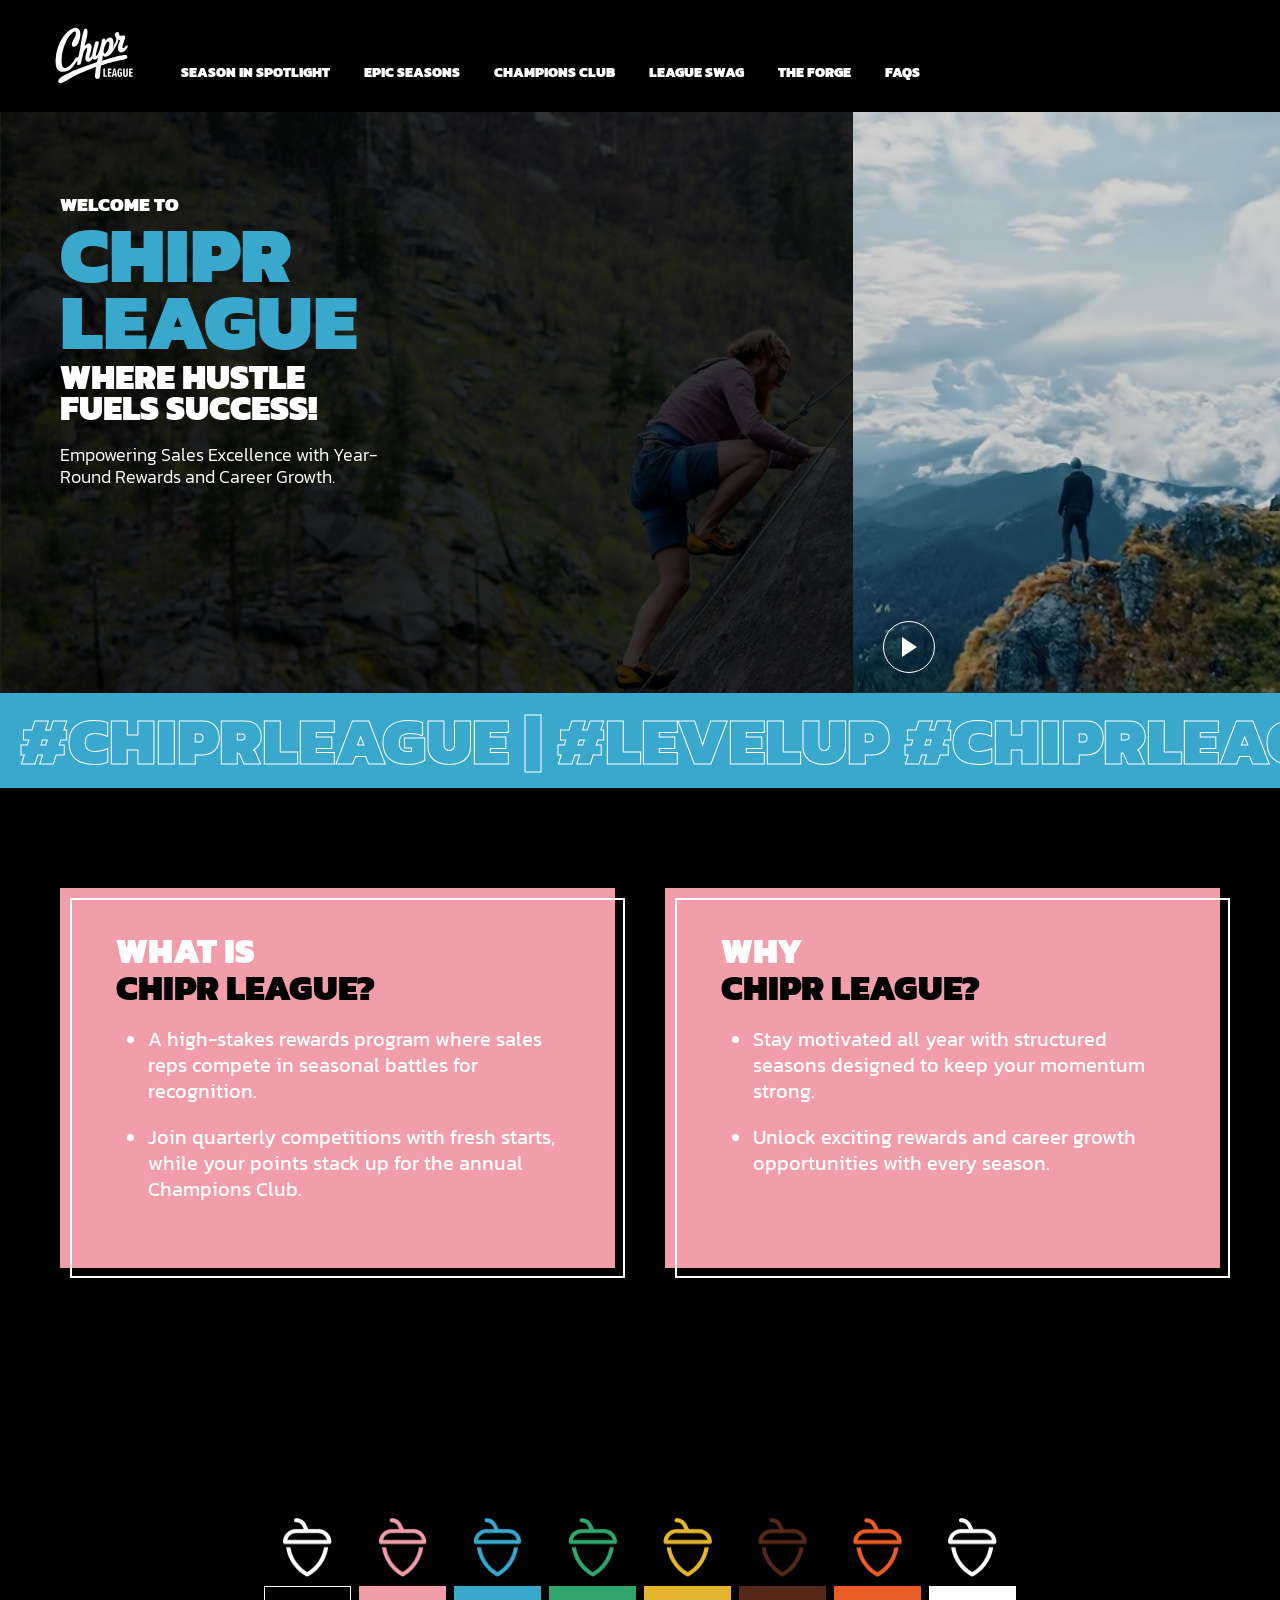
==== index.html @ 60f9fe10 "page response issue fix" ====
<!DOCTYPE html>
<html lang="en">
<head>
    <meta charset="UTF-8">
    <meta name="viewport" content="width=device-width, initial-scale=1.0">
    <title>Chipr</title>
    <link href="./libs/bootstrap-5.3.3-dist/css/bootstrap.min.css" rel="stylesheet" integrity="sha384-QWTKZyjpPEjISv5WaRU9OFeRpok6YctnYmDr5pNlyT2bRjXh0JMhjY6hW+ALEwIH" crossorigin="anonymous">
    <link rel="stylesheet" href="./libs/aos-master/dist/aos.css">
    <link rel="stylesheet" href="./css/common.css">
    <link rel="stylesheet" href="./css/home.css">
</head>
<body>
    <!-- Header -->
    <header id="header">
        <nav class="navbar fixed-top navbar-expand-lg bg-body-tertiary navbar-dark bg-dark">
            <div class="container-fluid align-items-end px-lg-5 px-4 bg-black">
                <a class="navbar-brand" href="./"></a>
                <button class="navbar-toggler" type="button" data-bs-toggle="collapse"  data-bs-target="#navbarSupportedContent" aria-controls="navbarSupportedContent" aria-expanded="false" aria-label="Toggle navigation">
                    <span class="navbar-toggler-icon"></span>
                </button>
                <div class="collapse navbar-collapse" id="navbarSupportedContent">
                    <ul class="navbar-nav me-auto mb-2 mb-lg-0">
                        <li class="nav-item">
                            <a class="nav-link text-uppercase season" aria-current="page" href="./season-in-spotlight.html">Season in spotlight</a>
                        </li>
                        <li class="nav-item">
                            <a class="nav-link text-uppercase epic" href="./epic-seasons.html">epic seasons</a>
                        </li>
                        <li class="nav-item">
                            <a class="nav-link text-uppercase champions" href="./champions-club.html">champions club</a>
                        </li>
                        <li class="nav-item">
                            <a class="nav-link text-uppercase league" href="./league-swag.html">league swag</a>
                        </li>
                        <li class="nav-item">
                            <a class="nav-link text-uppercase forge" href="./the-forge.html">the forge</a>
                        </li>
                        <li class="nav-item">
                            <a class="nav-link text-uppercase faqs" href="./faqs.html">faqs</a>
                        </li>
                    </ul>
                </div>
            </div>
        </nav>
    </header>
    <!-- Body -->
    <!-- section hero -->
    <section class="top-slider">        
        <div class="container-fluid p-0 slider-images">
            <div class="col-lg-8 col-12 slider-image-1">
                <div class="overlay">
                    <div class="slider-text mx-common">
                        <h5 class="text-uppercase">Welcome to</h5>
                        <h1 class="text-uppercase">Chipr<br>League</h1>
                        <h4 class="text-uppercase">where hustle fuels success!</h4>
                        <p>Empowering Sales Excellence with Year-Round Rewards and Career Growth.</p>
                    </div>
                    <div class="mx-common d-lg-none">
                        <div class="col-4 slider-image-2" data-bs-toggle="modal" data-bs-target="#video">
                            <img alt="clif hang" class="slider-img-2" src="./images/home/clifhang-mobile.jpg" />
                            <div class="play-video"></div>
                        </div>
                    </div>
                </div>
            </div>
            <div class="col-4 slider-image-2 d-none d-lg-block" data-bs-toggle="modal" data-bs-target="#video">
                <img alt="clif hang" class="slider-img-2" src="./images/home/clifhang.jpg" />
                <div class="play-video" ></div>
            </div>
        </div>
    </section>
    <!-- Modal -->
    <div class="modal fade" id="video" tabindex="-1" aria-labelledby="videoLabel" aria-hidden="true">
        <div class="modal-dialog modal-dialog-centered modal-lg video-popup">
            <div class="modal-content">
                <div class="modal-header position-relative">
                    <button type="button" class="btn-close-custom" data-bs-dismiss="modal" aria-label="Close"></button>
                </div>
                <div class="modal-body">
                    <iframe src="https://www.youtube.com/embed/M_IpUgvJKqg?si=QC_7dzEPOtKATswb"  frameborder="0" allow="accelerometer; autoplay; clipboard-write; encrypted-media; gyroscope; picture-in-picture; web-share" referrerpolicy="strict-origin-when-cross-origin" allowfullscreen></iframe>
                </div>
            </div>
        </div>
    </div>
    <!-- Marquee -->
    <div class="marquee-container">
        <div class="marquee-content" height="100px">
            <span>#chiprleague</span><span> | </span><span>#levelup</span>
            <span>#chiprleague</span><span> | </span><span>#levelup</span>
            <span>#chiprleague</span><span> | </span><span>#levelup</span>
            <span>#chiprleague</span><span> | </span><span>#levelup</span>
            <span>#chiprleague</span><span> | </span><span>#levelup</span>
            <span>#chiprleague</span><span> | </span><span>#levelup</span>
        </div>
    </div>
    <!-- about -->
    <div class="container-fluid about-chipr">
        <div class="justify-content-center">
            <div class="mx-common">
                <div class="row">
                    <div class="col-lg-6 col-12 what-chipr">
                        <div class="about-chipr-content">
                            <h5><span class="color-white">What is</span><br><span class="color-gray">Chipr League?</span></h5>
                            <ul>
                                <li>A high-stakes rewards program where sales reps compete in seasonal battles for recognition.</li>
                                <li>Join quarterly competitions with fresh starts, while your points stack up for the annual Champions Club.</li>
                            </ul>
                            <div class="border-white"></div>
                        </div>
                    </div>
                    <div class="col-lg-6 col-12 why-chipr">
                        <div class="about-chipr-content">
                            <h5><span class="color-white">Why</span><br><span class="color-gray">Chipr League?</spam></h5>
                            <ul>
                                <li>Stay motivated all year with structured seasons designed to keep your momentum strong.</li>
                                <li>Unlock exciting rewards and career growth opportunities with every season.</li>
                            </ul>
                            <div class="border-white"></div>
                        </div>
                    </div>
                </div>
            </div>
        </div>
    </div> 

    <!-- Footer -->
    <footer id="footer">
        <div class="d-flex justify-content-center text-center gap-2">
            <div class="nut nut-white">
                <img src="./images/footer/nut-white.png" />
                <span class="nut-border"></span>
            </div>
            <div class="nut nut-cream">
                <img src="./images/footer/nut-cream.png" />
                <span class="nut-border"></span>
            </div>
            <div class="nut nut-blue">
                <img src="./images/footer/nut-blue.png" />
                <span class="nut-border"></span>
            </div>
            <div class="nut nut-green">
                <img src="./images/footer/nut-green.png" />
                <span class="nut-border"></span>
            </div>
            <div class="nut nut-yellow">
                <img src="./images/footer/nut-yellow.png" />
                <span class="nut-border"></span>
            </div>
            <div class="nut nut-brown">
                <img src="./images/footer/nut-brown.png" />
                <span class="nut-border"></span>
            </div>
            <div class="nut nut-orange">
                <img src="./images/footer/nut-orange.png" />
                <span class="nut-border"></span>
            </div>
            <div class="nut nut-white-2">
                <img src="./images/footer/nut-white.png" />
                <span class="nut-border"></span>
            </div>
        </div>
    </footer>
    <script src="./libs/jquery/jquery-3.7.1.min.js"></script>
    <script src="./libs/bootstrap-5.3.3-dist/js/bootstrap.bundle.min.js" integrity="sha384-YvpcrYf0tY3lHB60NNkmXc5s9fDVZLESaAA55NDzOxhy9GkcIdslK1eN7N6jIeHz" crossorigin="anonymous"></script>
    <script src="./libs/aos-master/dist/aos.js"></script>
    <script src="./js/common.js" ></script>
</body>
</html>
---- css/common.css ----
@font-face {
    font-family: 'Black';
    src: url('../fonts/Kanit/Kanit-Black.ttf');
}
@font-face {
    font-family: 'BlackItalic';
    src: url('../fonts/Kanit/Kanit-BlackItalic.ttf');
}
@font-face {
    font-family: 'Bold';
    src: url('../fonts/Kanit/Kanit-Bold.ttf');
}
@font-face {
    font-family: 'BoldItalic';
    src: url('../fonts/Kanit/Kanit-BoldItalic.ttf');
}
@font-face {
    font-family: 'ExtraBold';
    src: url('../fonts/Kanit/Kanit-ExtraBold.ttf');
}
@font-face {
    font-family: 'ExtraBoldItalic';
    src: url('../fonts/Kanit/Kanit-ExtraBoldItalic.ttf');
}
@font-face {
    font-family: 'ExtraLight';
    src: url('../fonts/Kanit/Kanit-ExtraLight.ttf');
}
@font-face {
    font-family: 'ExtraLightItalic';
    src: url('../fonts/Kanit/Kanit-LightItalic.ttf');
}
@font-face {
    font-family: 'Italic';
    src: url('../fonts/Kanit/Kanit-Italic.ttf');
}
@font-face {
    font-family: 'Light';
    src: url('../fonts/Kanit/Kanit-Light.ttf');
}
@font-face {
    font-family: 'LightItalic';
    src: url('../fonts/Kanit/Kanit-LightItalic.ttf');
}
@font-face {
    font-family: 'Medium';
    src: url('../fonts/Kanit/Kanit-Medium.ttf');
}
@font-face {
    font-family: 'MediumItalic';
    src: url('../fonts/Kanit/Kanit-MediumItalic.ttf');
}
@font-face {
    font-family: 'Regular';
    src: url('../fonts/Kanit/Kanit-Regular.ttf');
}
@font-face {
    font-family: 'SemiBold';
    src: url('../fonts/Kanit/Kanit-SemiBold.ttf');
}
@font-face {
    font-family: 'SemiBoldItalic';
    src: url('../fonts/Kanit/Kanit-SemiBoldItalic.ttf');
}
@font-face {
    font-family: 'Thin';
    src: url('../fonts/Kanit/Kanit-Thin.ttf');
}
@font-face {
    font-family: 'ThinItalic';
    src: url('../fonts/Kanit/Kanit-ThinItalic.ttf');
}
body {
    font-family: "Regular";
    font-size: 2vw; /* 2% of the viewport width */
    background: #000;
}
#header nav {
    height: 112px;
    transition: all 300ms ease-in-out;
}
#header nav, #footer{
    background-color: #000 !important;
}
#header .nav-item .nav-link {
    font-family: "Black";
    font-size: 17px;
    line-height: 135%;
    transition: all 300ms ease-in-out;
}
#navbarSupportedContent .navbar-nav {
    gap: 35px;
    transition: all 300ms ease-in-out;
}
.navbar-brand {
    width: 90px;
    margin-right: 35px;
    background: url(../images/header/logo.svg) no-repeat;
    background-size: 100%;
    height: 69px;
    transition: all 300ms ease-in-out;
}
.navbar-brand:hover {
    background: url("../images/header/logo-hover.svg") no-repeat;
    background-size: 100%;
    transition: all 300ms ease-in-out;
}
.navbar > .container-fluid {
    transition: all 300ms ease-in-out;
}
#footer > div {
    padding-top: 150px;
    height: 250px;
    background: #000;
}
#footer {
    height: 100px;
}
.nav-link {
    color: #fff;
}
header#header {
    margin-bottom: 110px;
}
.navbar-nav .nav-link.active,
.navbar-nav .nav-link:hover {
    color: #3AA7CB;
}
.nut .nut-border {
    width: 87px;
    height: 25px;
    display: flex;
    margin-top: 8px;
}
.nut-white .nut-border {
    border: 1px solid #fff;
}
.nut-cream .nut-border {
    border: 1px solid #F29DAA;
    background-color: #F29DAA;
}
.nut-blue .nut-border {
    border: 1px solid #3AA8CC;
    background-color: #3AA8CC;
}
.nut-green .nut-border {
    border: 1px solid #30A56E;
    background-color: #30A56E;
}
.nut-yellow .nut-border {
    border: 1px solid #E5B52E;
    background-color: #E5B52E;
}
.nut-brown .nut-border {
    border: 1px solid #55281A;
    background-color: #55281A;
}
.nut-orange .nut-border {
    border: 1px solid #EC5D25;
    background-color: #EC5D25;
}
.nut-white-2 .nut-border {
    border: 1px solid #fff;
    background-color: #fff;
}
.nut {
    position: relative;
}
.nut img {
    position: absolute;
    height: 59px;
    position: absolute;
    height: 59px;
    margin: 0 auto;
    text-align: center;
    left: 0;
    right: 0;
}
.nut .nut-border {
    width: 87px;
    height: 25px;
    display: block;
    margin-top: 8px;
    top: 60px;
    position: relative;
}

.marquee-container {
    width: 100%;
    overflow: hidden;
    white-space: nowrap;
    display: flex;
    position: relative;
    background-color: #3AA8CC;
    font-family: "Black";
    font-size: 66px;
    line-height: 84.5%;
    text-transform: uppercase;
    text-shadow: 1px solid #fff;
    -webkit-text-stroke: 1px #fff;
    -webkit-text-fill-color: transparent;
    height: 95px;
    padding: 20px;
    display: block;
}

.marquee-content {
    display: flex;
    gap: 15px; /* Adjust spacing */
    min-width: 100%;
    animation: marquee 8s linear infinite;
}
  
@keyframes marquee {
    from { transform: translateX(0); }
    to { transform: translateX(-100%); } /* Moves only half so the second copy continues smoothly */
}
.overlay {
    background: rgba(0, 0, 0, 0.2);
    width: 100%;
    height: 100%;
    left: 0;
    top: 0;
    position: absolute;
}

.mx-common {
    margin: 0 180px;
}
.px-common {
    padding: 0 180px;
}
.ps-common {
    padding-left: 180px;
}
.pe-common {
    padding-right: 180px;
}
/* Modal */
.modal-dialog .modal-content {
    background: #000;
}
.modal-dialog .modal-header {
    border: 0;
}
.modal-dialog .btn-close-custom {
    height: 20px;
    width: 20px;
    display: flex;
    flex-direction: column;
    justify-content: center;
    position: absolute;
    top: 8px;
    right: 15px;
    background: none;
    border: none;
    padding: 0;
}
.modal-dialog .btn-close-custom::before,
.modal-dialog .btn-close-custom::after {
    position: absolute;
    content: '';
    width: 100%;
    height: 1px;
    background-color: #fff;
}
.modal-dialog .btn-close-custom::before {
    transform: rotate(45deg);
}
.modal-dialog .btn-close-custom::after {
    transform: rotate(-45deg);
}
.modal-dialog .modal-body iframe {
    width: 100%;
    height: 450px;
}

/* applies to small devices (landscape phones, less than 768px) */
/* applies to medium devices (tablets, less than 992px) */
@media (max-width: 991.98px) {
    #navbarSupportedContent .navbar-nav {
        gap: 10px;
    }
    .navbar-collapse {
        margin: 10px 5px 25px;
    }
    #header .nav-item .nav-link {
        font-family: "Regular";
        font-size: 16px;
    }
    #header .nav-item .nav-link.active {
        font-family: "Medium";
        font-size: 18px;
    }
    .mx-common {
        margin: 0 50px;
    }
    .px-common {
        padding: 0 50px;
    }
    .ps-common {
        padding-left: 50px;
    }
    .pe-common {
        padding-right: 50px;
    }
    .navbar-brand {
        width: 48px;
        height: 37px;
    }
    #header nav {
        height: 80px;
    }
    header#header {
        margin-bottom: 80px;
    }
    .top-slider .slider-images .overlay {
        padding: 25px 0;
    }
    .marquee-container {
        font-size: 46px;
        height: 63px;
        padding: 11px;
    }
    .marquee-content {
        animation: marquee 2s linear infinite;
    }
    #footer > div {
        height: 105px;
        padding-top: 50px;
    }
    .nut .nut-border {
        width: 39px;
        height: 11px;
        top: 30px;
    }
    .nut img {
        height: 27px;
    }
    .modal-dialog .modal-body iframe {
        width: 100%;
        height: 315px;
    }
}

/* Apply styles starting from medium devices and up to extra large devices */
@media (min-width: 992px) and (max-width: 1399.98px) {
    .mx-common {
        margin: 0 60px;
    }
    .px-common {
        padding: 0 60px;
    }
    .ps-common {
        padding-left: 60px;
    }
    .pe-common {
        padding-right: 60px;
    }
    /* Default navbar styling */
    #header nav.shrink {
        height: 72px;
    }
    .navbar {
        transition: all 0.2s ease-in-out;
    }
    .navbar.shrink .navbar-brand {
        scale: 0.9;
    }
    .navbar #navbarSupportedContent .navbar-nav {
        gap: 18px;
    }
    .navbar.shrink #navbarSupportedContent .navbar-nav {
        gap: 16px;
    }
    #header .nav-item .nav-link {
        font-size: 14px;
    }
}

@media (min-width: 1400px) {
    /* Default navbar styling */
    #header nav.shrink {
        height: 72px;
    }
    .navbar {
        transition: all 0.2s ease-in-out;
    }
    .navbar.shrink .navbar-brand {
        scale: 0.9;
    }
    .navbar.shrink #navbarSupportedContent .navbar-nav {
        gap: 25px;
    }
    #header nav.shrink a.nav-link {
        font-size: 16px;
        padding: 10px;
    }
}
---- css/home.css ----
.top-slider {
    position: relative;
}
.top-slider .slider-text {
    position: absolute;
    color: #fff;
    width: 36%;
    top: 8%;
}
.top-slider .slider-text:hover h1 {
    color: #F29DAA;
}
.top-slider .slider-images {
    display: flex;
    width: 100%;
    background: rgba(0, 0, 0, 1);
    min-height: 300px;
}
.top-slider .slider-images .overlay {
    background: rgba(0, 0, 0, 0.8);
    width: 100%;
    height: 100%;
    left: 0;
    top: 0;
    position: relative;
}
.slider-images .slider-image-1 {
    background: url(../images/home/slider1.jpg);
    background-size: cover;
}
.top-slider .slider-images img {
    width: 100%;
    height: 100%;
}
.slider-images .slider-image-2 .play-video {
    border: 1px solid #fff;
    border-radius: 50%;
    width: 52px;
    height: 52px;
    position: absolute;
    bottom: 20px;
    left: 30px;
    display: flex;
    align-items: center;
    justify-content: center;
    transition: all 300ms ease-in-out;
    cursor: pointer;
}
.slider-images .slider-image-2 {
    position: relative;
    overflow: hidden;
}
.slider-images .slider-image-2 .play-video:before {
    border-top: 10px solid transparent;
    border-bottom: 10px solid transparent;
    border-left: 15px solid #fff;
    content: '';
}
.slider-images .slider-image-2 img {
    scale: 1;
    transition: scale 300ms ease-in-out;
    cursor: pointer;
}
.slider-images .slider-image-2:hover img {
    scale: 1.1;
}
.slider-images .slider-image-2:hover .play-video {
    width: 70px;
    height: 70px;
}
.about-chipr {
    padding: 100px 0;
    background-color: #000;
}
.about-chipr .what-chipr {
    padding-right: 25px;
}
.about-chipr .why-chipr {
    padding-left: 25px;
}
.about-chipr .about-chipr-content {
    height: 411px;
    background-color: #F29DAA;
    position: relative;
    color: #fff;
    padding: 8% 11%;
}
.about-chipr .about-chipr-content h5 {
    font-family: "Black";
    font-size: 50px;
    text-transform: uppercase;
    line-height: 106.5%;
}
.about-chipr .about-chipr-content ul li {
    font-size: 22px;
    line-height: 130.5%;
    margin: 20px 0 0 0;
}
.about-chipr .about-chipr-content .color-gray {
    color: #000;
}
/* about-chipr-content hover */
.about-chipr .about-chipr-content:hover {
    background-color: #fff;
    color: #000;
}
.about-chipr .about-chipr-content:hover .color-white {
    color: #3AA8CC;
}
.about-chipr .about-chipr-content:hover .border-white {
    border: 2px solid #3AA8CC !important;
}
/* about-chipr-content hover ends */
.top-slider h5,
.top-slider h1,
.top-slider h4  {
    font-family: "Black";
    font-size: 40px;
    line-height: 84%;
}
.top-slider h1 {
    font-size: 170px;
    color: #3AA8CC;
}
.top-slider h4 {
    font-size: 70px;
    line-height: 91.5%;
    width: 600px;
}
.top-slider p {
    font-family: "Light";
    font-size: 33px;
    line-height: 37px;
    margin-top: 35px;
    width: 600px;
}
.border-white {
    position: absolute;
    left: 10px;
    top: 10px;
    border: 2px solid #fff;
    width: 100%;
    height: 100%;
}

/* applies to small devices (landscape phones, less than 768px) */
/* applies to medium devices (tablets, less than 992px) */
@media (max-width: 991.98px) {
    .top-slider h5,
    .top-slider h1,
    .top-slider h4  {
        font-size: 19px;
    }
    .top-slider h1 {
        font-size: 79px;
    }
    .top-slider h4 {
        font-size: 34px;
        width: 100%;
    }
    .top-slider p {
        font-size: 14px;
        margin-top: 20px;
        line-height: 22px;
        width: auto;
    }
    .top-slider .slider-text {
        position: static;
        max-width: 100%;
        width: auto;
    }
    /* slider */
    .slider-images .slider-image-1 {
        background-position: center;
    }
    .slider-image-1 .slider-image-2 {
        margin: 0 auto;
        width: 275px;
    }
    /* about */
    .about-chipr {
        padding: 50px 0;
    }
    .about-chipr .about-chipr-content h5 {
        font-size: 18px;
    }
    .about-chipr .about-chipr-content ul li {
        font-size: 14px;
    }
    .about-chipr .what-chipr {
        padding-right: 12px;
    }
    .about-chipr .why-chipr {
        padding-left: 12px;
        margin-top: 27px;
    }
    .about-chipr .about-chipr-content {
        height: auto;
    }
    .border-white {
        left: 5px;
        top: 5px;
        border: 1px solid #fff;
    }
}

 /* Apply styles starting from medium devices and up to extra large devices */
@media (min-width: 992px) and (max-width: 1399.98px) { 
    .top-slider .slider-text {
        top: 15%;
    }
    .top-slider h5,
    .top-slider h1,
    .top-slider h4  {
        font-size: 19px;
    }
    .top-slider h1 {
        font-size: 79px;
    }
    .top-slider h4 {
        font-size: 34px;
        width: 350px;
    }
    .top-slider p {
        font-size: 18px;
        margin-top: 20px;
        line-height: 22px;
        width: 350px;
    }
    /* About */
    .about-chipr .about-chipr-content h5 {
        font-size: 35px;
    }
    .about-chipr .about-chipr-content ul li {
        font-size: 20px;
    }
    .about-chipr .about-chipr-content {
        padding: 8% 10%;
        height: 380px;
    }

}
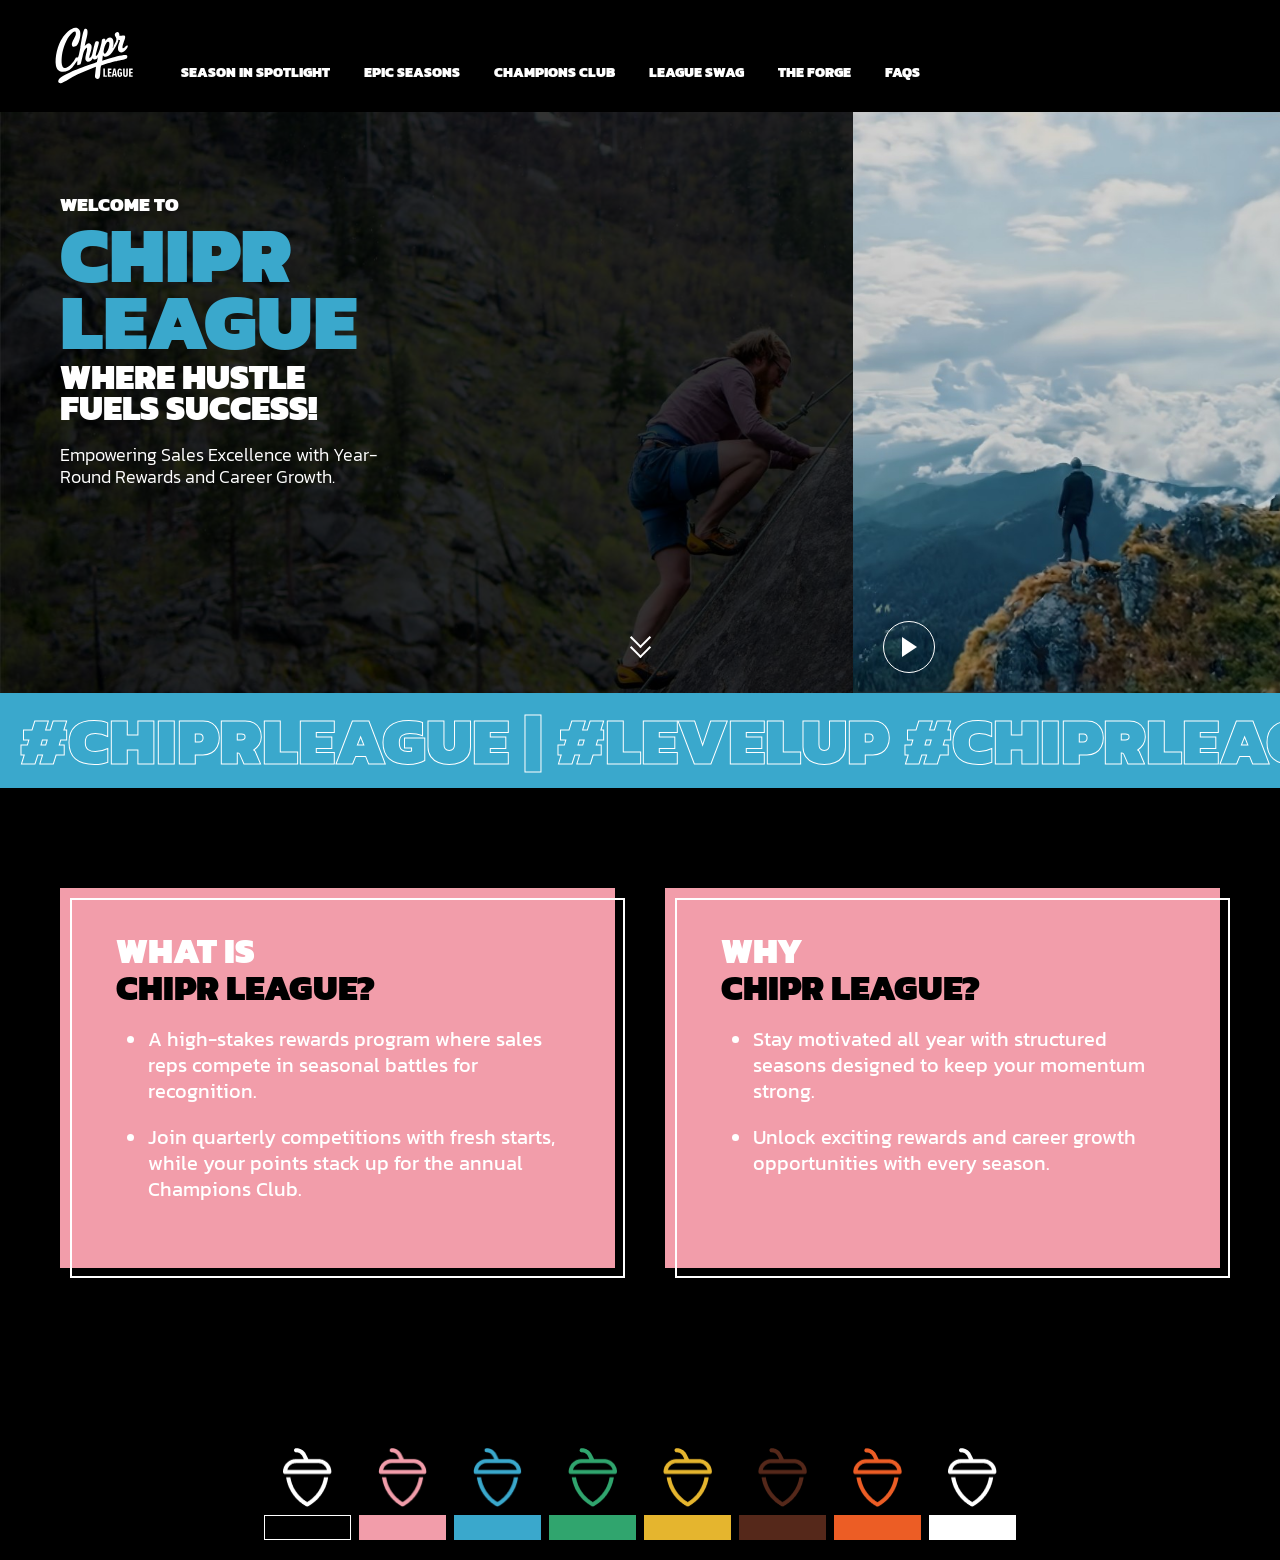
==== commit 0b87a974: "all changes done" ====
--- a/index.html
+++ b/index.html
@@ -67,6 +67,11 @@
                 <img alt="clif hang" class="slider-img-2" src="./images/home/clifhang.jpg" />
                 <div class="play-video" ></div>
             </div>
+            <div class="scroll-down-container d-none d-lg-flex">
+                <div class="scroll-down-arrow"></div>
+                <div class="scroll-down-arrow"></div>
+                <div class="scroll-down-arrow"></div>
+            </div>
         </div>
     </section>
     <!-- Modal -->
@@ -77,7 +82,7 @@
                     <button type="button" class="btn-close-custom" data-bs-dismiss="modal" aria-label="Close"></button>
                 </div>
                 <div class="modal-body">
-                    <iframe src="https://www.youtube.com/embed/M_IpUgvJKqg?si=QC_7dzEPOtKATswb"  frameborder="0" allow="accelerometer; autoplay; clipboard-write; encrypted-media; gyroscope; picture-in-picture; web-share" referrerpolicy="strict-origin-when-cross-origin" allowfullscreen></iframe>
+                    <iframe src="https://www.youtube.com/embed/4WaLFZ7bu5I?si=PX_C7dRmLjnuqupK" autoplay frameborder="0" allow="accelerometer; autoplay; clipboard-write; encrypted-media; gyroscope; picture-in-picture; web-share" referrerpolicy="strict-origin-when-cross-origin" allowfullscreen></iframe>
                 </div>
             </div>
         </div>
@@ -94,7 +99,7 @@
         </div>
     </div>
     <!-- about -->
-    <div class="container-fluid about-chipr">
+    <div class="container-fluid about-chipr pxe-common">
         <div class="justify-content-center">
             <div class="mx-common">
                 <div class="row">
@@ -126,35 +131,35 @@
     <!-- Footer -->
     <footer id="footer">
         <div class="d-flex justify-content-center text-center gap-2">
-            <div class="nut nut-white">
+            <div class="nut nut1 nut-white">
                 <img src="./images/footer/nut-white.png" />
                 <span class="nut-border"></span>
             </div>
-            <div class="nut nut-cream">
+            <div class="nut nut2 nut-cream">
                 <img src="./images/footer/nut-cream.png" />
                 <span class="nut-border"></span>
             </div>
-            <div class="nut nut-blue">
+            <div class="nut nut3 nut-blue">
                 <img src="./images/footer/nut-blue.png" />
                 <span class="nut-border"></span>
             </div>
-            <div class="nut nut-green">
+            <div class="nut nut4 nut-green">
                 <img src="./images/footer/nut-green.png" />
                 <span class="nut-border"></span>
             </div>
-            <div class="nut nut-yellow">
+            <div class="nut nut5 nut-yellow">
                 <img src="./images/footer/nut-yellow.png" />
                 <span class="nut-border"></span>
             </div>
-            <div class="nut nut-brown">
+            <div class="nut nut6 nut-brown">
                 <img src="./images/footer/nut-brown.png" />
                 <span class="nut-border"></span>
             </div>
-            <div class="nut nut-orange">
+            <div class="nut nut7 nut-orange">
                 <img src="./images/footer/nut-orange.png" />
                 <span class="nut-border"></span>
             </div>
-            <div class="nut nut-white-2">
+            <div class="nut nut8 nut-white-2">
                 <img src="./images/footer/nut-white.png" />
                 <span class="nut-border"></span>
             </div>
--- a/css/common.css
+++ b/css/common.css
@@ -108,13 +108,54 @@
 .navbar > .container-fluid {
     transition: all 300ms ease-in-out;
 }
+.scroll-down-container {
+    position: absolute;
+    left: 0;
+    right: 0;
+    margin: 0 auto;
+    width: 50px;
+    height: 50px;
+    display: flex;
+    align-items: center;
+    justify-content: center;
+    flex-flow: column;
+    bottom: 20px;
+    cursor: pointer;
+}
+.scroll-down-arrow {
+    width: 15px;
+    height: 15px;
+    border-left: 2px solid #fff;
+    border-right: none;
+    border-top: none;
+    border-bottom: 2px solid #fff;
+    right: 0;
+    top: 0;
+    transform: rotate(-45deg);
+    margin-top: -10px;
+    transition: all 0.5s ease;
+}
+.scroll-down-arrow:nth-child(2) {
+    opacity: 0;
+}
+.scroll-down-container:hover .scroll-down-arrow {
+    margin-top: -5px;
+}
+.scroll-down-container:hover .scroll-down-arrow:first-child {
+    opacity: 0.5;
+}
+.scroll-down-container:hover .scroll-down-arrow:nth-child(2) {
+    opacity: 0.75;
+}
+.scroll-down-container:hover .scroll-down-arrow:nth-child(3) {
+    opacity: 1;
+}
 #footer > div {
-    padding-top: 150px;
-    height: 250px;
+    padding-top: 80px;
     background: #000;
 }
 #footer {
-    height: 100px;
+    padding-bottom: 20px;
 }
 .nav-link {
     color: #fff;
@@ -167,21 +208,80 @@
     position: relative;
 }
 .nut img {
-    position: absolute;
-    height: 59px;
-    position: absolute;
     height: 59px;
     margin: 0 auto;
     text-align: center;
     left: 0;
     right: 0;
 }
+#footer:hover .nut1 img {
+    animation: nut1 0.5s ease forwards;
+}
+@keyframes nut1 {
+    0% { transform: translateY(0); } /* Start */
+    30% { transform: translateY(-40px); } /* Move up */
+    60% { transform: translateY(-20px); } /* Come back */
+    100% { transform: translateY(-30px); } /* Move up again */
+}
+#footer:hover .nut2 img {
+    animation: nut2 0.5s ease forwards;
+}
+@keyframes nut2 {
+    0% { transform: translateY(0); } /* Start */
+    30% { transform: translateY(-80px); } /* Move up */
+    60% { transform: translateY(-60px); } /* Come back */
+    100% { transform: translateY(-70px); } /* Move up again */
+}
+#footer:hover .nut3 img {
+    animation: nut3 0.5s ease forwards;
+}
+@keyframes nut3 {
+    0% { transform: translateY(0); } /* Start */
+    30% { transform: translateY(-120px); } /* Move up */
+    60% { transform: translateY(-80px); } /* Come back */
+    100% { transform: translateY(-90px); } /* Move up again */
+}
+#footer:hover .nut4 img {
+    animation: nut4 0.5s ease forwards;
+}
+@keyframes nut4 {
+    0% { transform: translateY(0); } /* Start */
+    30% { transform: translateY(-70px); } /* Move up */
+    60% { transform: translateY(-50px); } /* Come back */
+    100% { transform: translateY(-60px); } /* Move up again */
+}
+#footer:hover .nut5 img {
+    animation: nut5 0.5s ease forwards;
+}
+@keyframes nut5 {
+    0% { transform: translateY(0); } /* Start */
+    30% { transform: translateY(-20px); } /* Move up */
+    60% { transform: translateY(-10px); } /* Come back */
+    100% { transform: translateY(-5px); } /* Move up again */
+}
+#footer:hover .nut6 img {
+    animation: nut6 0.5s ease forwards;
+}
+@keyframes nut6 {
+    0% { transform: translateY(0); } /* Start */
+    30% { transform: translateY(-30px); } /* Move up */
+    60% { transform: translateY(-20px); } /* Come back */
+    100% { transform: translateY(-30px); } /* Move up again */
+}
+#footer:hover .nut7 img {
+    animation: nut7 0.5s ease forwards;
+}
+@keyframes nut7 {
+    0% { transform: translateY(0); } /* Start */
+    30% { transform: translateY(-50px); } /* Move up */
+    60% { transform: translateY(-40px); } /* Come back */
+    100% { transform: translateY(-50px); } /* Move up again */
+}
 .nut .nut-border {
     width: 87px;
     height: 25px;
     display: block;
     margin-top: 8px;
-    top: 60px;
     position: relative;
 }
 
@@ -236,6 +336,10 @@
 .pe-common {
     padding-right: 180px;
 }
+.pxe-common {
+    padding-bottom: 100px !important;
+}
+
 /* Modal */
 .modal-dialog .modal-content {
     background: #000;
@@ -304,6 +408,9 @@
     .pe-common {
         padding-right: 50px;
     }
+    .pxe-common {
+        padding-bottom: 50px !important;
+    }
     .navbar-brand {
         width: 48px;
         height: 37px;
@@ -325,17 +432,60 @@
     .marquee-content {
         animation: marquee 2s linear infinite;
     }
+    #footer {
+        padding-bottom: 10px;
+    }
     #footer > div {
-        height: 105px;
-        padding-top: 50px;
+        padding-top: 30px;
     }
     .nut .nut-border {
         width: 39px;
         height: 11px;
-        top: 30px;
     }
     .nut img {
         height: 27px;
+    }
+    @keyframes nut1 {
+        0% { transform: translateY(0); } /* Start */
+        30% { transform: translateY(0); } /* Move up */
+        60% { transform: translateY(0); } /* Come back */
+        100% { transform: translateY(0); } /* Move up again */
+    }
+    @keyframes nut2 {
+        0% { transform: translateY(0); } /* Start */
+        30% { transform: translateY(0); } /* Move up */
+        60% { transform: translateY(0); } /* Come back */
+        100% { transform: translateY(0); } /* Move up again */
+    }
+    @keyframes nut3 {
+        0% { transform: translateY(0); } /* Start */
+        30% { transform: translateY(0); } /* Move up */
+        60% { transform: translateY(0); } /* Come back */
+        100% { transform: translateY(0); } /* Move up again */
+    }
+    @keyframes nut4 {
+        0% { transform: translateY(0); } /* Start */
+        30% { transform: translateY(0); } /* Move up */
+        60% { transform: translateY(0); } /* Come back */
+        100% { transform: translateY(0); } /* Move up again */
+    }
+    @keyframes nut5 {
+        0% { transform: translateY(0); } /* Start */
+        30% { transform: translateY(0); } /* Move up */
+        60% { transform: translateY(0); } /* Come back */
+        100% { transform: translateY(0); } /* Move up again */
+    }
+    @keyframes nut6 {
+        0% { transform: translateY(0); } /* Start */
+        30% { transform: translateY(0); } /* Move up */
+        60% { transform: translateY(0); } /* Come back */
+        100% { transform: translateY(0); } /* Move up again */
+    }
+    @keyframes nut7 {
+        0% { transform: translateY(0); } /* Start */
+        30% { transform: translateY(0); } /* Move up */
+        60% { transform: translateY(0); } /* Come back */
+        100% { transform: translateY(0); } /* Move up again */
     }
     .modal-dialog .modal-body iframe {
         width: 100%;
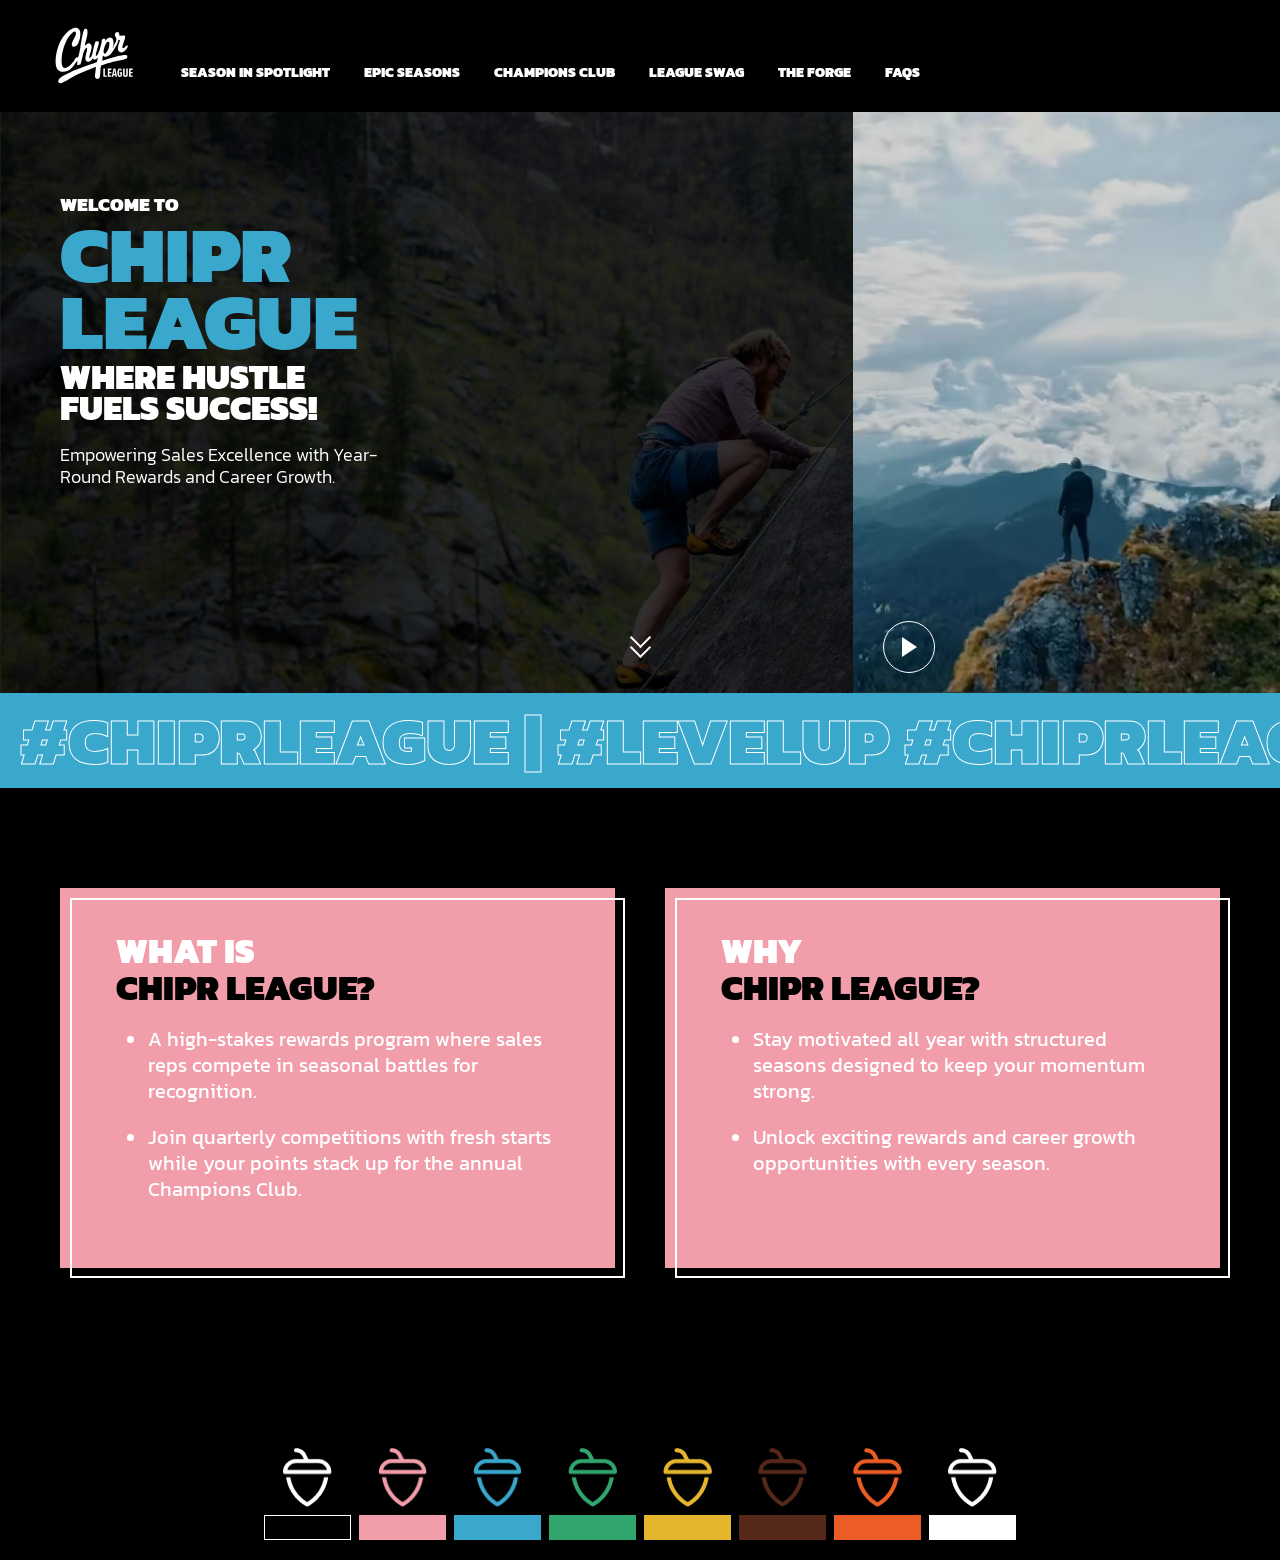
==== commit 336c9ec7: "optimzation" ====
--- a/index.html
+++ b/index.html
@@ -4,10 +4,15 @@
     <meta charset="UTF-8">
     <meta name="viewport" content="width=device-width, initial-scale=1.0">
     <title>Chipr</title>
-    <link href="./libs/bootstrap-5.3.3-dist/css/bootstrap.min.css" rel="stylesheet" integrity="sha384-QWTKZyjpPEjISv5WaRU9OFeRpok6YctnYmDr5pNlyT2bRjXh0JMhjY6hW+ALEwIH" crossorigin="anonymous">
-    <link rel="stylesheet" href="./libs/aos-master/dist/aos.css">
-    <link rel="stylesheet" href="./css/common.css">
+    <meta name="description"
+        content="We’re a direct-to-consumer organization specializing in door-to-door sales jobs. We partner with some of America’s top tech brands.">
+    <link rel="stylesheet" href="https://cdn.jsdelivr.net/npm/bootstrap@5.3.3/dist/css/bootstrap.min.css" integrity="sha384-QWTKZyjpPEjISv5WaRU9OFeRpok6YctnYmDr5pNlyT2bRjXh0JMhjY6hW+ALEwIH" crossorigin="anonymous">
+    <link rel="stylesheet" href="./css/common.min.css">
     <link rel="stylesheet" href="./css/home.css">
+    <link rel="icon" type="image/x-icon" href="./images/header/favicon.ico">
+    <link rel="preload" as="image" href="./images/home/slider1.avif" />
+    <link rel="preload" as="image" href="./images/home/clifhang-mobile.avif" />
+    <link rel="preload" as="image" href="./images/home/clifhang.avif" />
 </head>
 <body>
     <!-- Header -->
@@ -57,14 +62,14 @@
                     </div>
                     <div class="mx-common d-lg-none">
                         <div class="col-4 slider-image-2" data-bs-toggle="modal" data-bs-target="#video">
-                            <img alt="clif hang" class="slider-img-2" src="./images/home/clifhang-mobile.jpg" />
+                            <img alt="clif hang" class="slider-img-2" width="200" height="200" src="./images/home/clifhang-mobile.avif" loading="lazy" />
                             <div class="play-video"></div>
                         </div>
                     </div>
                 </div>
             </div>
             <div class="col-4 slider-image-2 d-none d-lg-block" data-bs-toggle="modal" data-bs-target="#video">
-                <img alt="clif hang" class="slider-img-2" src="./images/home/clifhang.jpg" />
+                <img alt="clif hang" class="slider-img-2" width="200" height="200" src="./images/home/clifhang.avif" loading="lazy" />
                 <div class="play-video" ></div>
             </div>
             <div class="scroll-down-container d-none d-lg-flex">
@@ -82,7 +87,7 @@
                     <button type="button" class="btn-close-custom" data-bs-dismiss="modal" aria-label="Close"></button>
                 </div>
                 <div class="modal-body">
-                    <iframe src="https://www.youtube.com/embed/4WaLFZ7bu5I?si=PX_C7dRmLjnuqupK" autoplay frameborder="0" allow="accelerometer; autoplay; clipboard-write; encrypted-media; gyroscope; picture-in-picture; web-share" referrerpolicy="strict-origin-when-cross-origin" allowfullscreen></iframe>
+                    <iframe title="Chipr League" src="https://www.youtube.com/embed/HPioowjHS5M?si=mFAN-0VH5Xt5ioiz" autoplay frameborder="0" allow="accelerometer; autoplay; clipboard-write; encrypted-media; gyroscope; picture-in-picture; web-share" referrerpolicy="strict-origin-when-cross-origin" allowfullscreen></iframe>
                 </div>
             </div>
         </div>
@@ -108,7 +113,7 @@
                             <h5><span class="color-white">What is</span><br><span class="color-gray">Chipr League?</span></h5>
                             <ul>
                                 <li>A high-stakes rewards program where sales reps compete in seasonal battles for recognition.</li>
-                                <li>Join quarterly competitions with fresh starts, while your points stack up for the annual Champions Club.</li>
+                                <li>Join quarterly competitions with fresh starts while your points stack up for the annual Champions Club.</li>
                             </ul>
                             <div class="border-white"></div>
                         </div>
@@ -132,42 +137,41 @@
     <footer id="footer">
         <div class="d-flex justify-content-center text-center gap-2">
             <div class="nut nut1 nut-white">
-                <img src="./images/footer/nut-white.png" />
+                <img width="49" height="60" loading="lazy" alt="nut" src="./images/footer/nut-white.png" />
                 <span class="nut-border"></span>
             </div>
             <div class="nut nut2 nut-cream">
-                <img src="./images/footer/nut-cream.png" />
+                <img width="49" height="60" loading="lazy" alt="nut" src="./images/footer/nut-cream.png" />
                 <span class="nut-border"></span>
             </div>
             <div class="nut nut3 nut-blue">
-                <img src="./images/footer/nut-blue.png" />
+                <img width="49" height="60" loading="lazy" alt="nut" src="./images/footer/nut-blue.png" />
                 <span class="nut-border"></span>
             </div>
             <div class="nut nut4 nut-green">
-                <img src="./images/footer/nut-green.png" />
+                <img width="49" height="60" loading="lazy" alt="nut" src="./images/footer/nut-green.png" />
                 <span class="nut-border"></span>
             </div>
             <div class="nut nut5 nut-yellow">
-                <img src="./images/footer/nut-yellow.png" />
+                <img width="49" height="60" loading="lazy" alt="nut" src="./images/footer/nut-yellow.png" />
                 <span class="nut-border"></span>
             </div>
             <div class="nut nut6 nut-brown">
-                <img src="./images/footer/nut-brown.png" />
+                <img width="49" height="60" loading="lazy" alt="nut" src="./images/footer/nut-brown.png" />
                 <span class="nut-border"></span>
             </div>
             <div class="nut nut7 nut-orange">
-                <img src="./images/footer/nut-orange.png" />
+                <img width="49" height="60" loading="lazy" alt="nut" src="./images/footer/nut-orange.png" />
                 <span class="nut-border"></span>
             </div>
             <div class="nut nut8 nut-white-2">
-                <img src="./images/footer/nut-white.png" />
+                <img width="49" height="60" loading="lazy" alt="nut" src="./images/footer/nut-white.png" />
                 <span class="nut-border"></span>
             </div>
         </div>
     </footer>
-    <script src="./libs/jquery/jquery-3.7.1.min.js"></script>
-    <script src="./libs/bootstrap-5.3.3-dist/js/bootstrap.bundle.min.js" integrity="sha384-YvpcrYf0tY3lHB60NNkmXc5s9fDVZLESaAA55NDzOxhy9GkcIdslK1eN7N6jIeHz" crossorigin="anonymous"></script>
-    <script src="./libs/aos-master/dist/aos.js"></script>
-    <script src="./js/common.js" ></script>
+    <script defer src="https://code.jquery.com/jquery-3.7.1.min.js" integrity="sha256-/JqT3SQfawRcv/BIHPThkBvs0OEvtFFmqPF/lYI/Cxo=" crossorigin="anonymous"></script>
+    <script defer src="https://cdn.jsdelivr.net/npm/bootstrap@5.3.3/dist/js/bootstrap.bundle.min.js" integrity="sha384-YvpcrYf0tY3lHB60NNkmXc5s9fDVZLESaAA55NDzOxhy9GkcIdslK1eN7N6jIeHz" crossorigin="anonymous"></script>
+    <script defer src="./js/common.js" ></script>
 </body>
 </html>
--- a/css/common.min.css
+++ b/css/common.min.css
@@ -0,0 +1 @@
+#header .nav-item .nav-link,#header nav,.navbar-brand,.navbar-brand:hover,.navbar>.container-fluid{transition:.3s ease-in-out}@font-face{font-family:Black;src:url('../fonts/Kanit/Kanit-Black.ttf');font-display:swap}@font-face{font-family:BlackItalic;src:url('../fonts/Kanit/Kanit-BlackItalic.ttf');font-display:swap}@font-face{font-family:Bold;src:url('../fonts/Kanit/Kanit-Bold.ttf');font-display:swap}@font-face{font-family:BoldItalic;src:url('../fonts/Kanit/Kanit-BoldItalic.ttf');font-display:swap}@font-face{font-family:ExtraBold;src:url('../fonts/Kanit/Kanit-ExtraBold.ttf');font-display:swap}@font-face{font-family:ExtraBoldItalic;src:url('../fonts/Kanit/Kanit-ExtraBoldItalic.ttf');font-display:swap}@font-face{font-family:ExtraLight;src:url('../fonts/Kanit/Kanit-ExtraLight.ttf');font-display:swap}@font-face{font-family:ExtraLightItalic;src:url('../fonts/Kanit/Kanit-LightItalic.ttf');font-display:swap}@font-face{font-family:Italic;src:url('../fonts/Kanit/Kanit-Italic.ttf');font-display:swap}@font-face{font-family:Light;src:url('../fonts/Kanit/Kanit-Light.ttf');font-display:swap}@font-face{font-family:LightItalic;src:url('../fonts/Kanit/Kanit-LightItalic.ttf');font-display:swap}@font-face{font-family:Medium;src:url('../fonts/Kanit/Kanit-Medium.ttf');font-display:swap}@font-face{font-family:MediumItalic;src:url('../fonts/Kanit/Kanit-MediumItalic.ttf');font-display:swap}@font-face{font-family:Regular;src:url('../fonts/Kanit/Kanit-Regular.ttf');font-display:swap}@font-face{font-family:SemiBold;src:url('../fonts/Kanit/Kanit-SemiBold.ttf');font-display:swap}@font-face{font-family:SemiBoldItalic;src:url('../fonts/Kanit/Kanit-SemiBoldItalic.ttf');font-display:swap}@font-face{font-family:Thin;src:url('../fonts/Kanit/Kanit-Thin.ttf');font-display:swap}@font-face{font-family:ThinItalic;src:url('../fonts/Kanit/Kanit-ThinItalic.ttf');font-display:swap}body{font-family:Regular;font-size:2vw;background:#000}#header nav{height:112px}#footer,#header nav{background-color:#000!important}#header .nav-item .nav-link{font-family:Black;font-size:17px;line-height:135%}#navbarSupportedContent .navbar-nav{gap:35px;transition:.3s ease-in-out}.navbar-brand{width:90px;margin-right:35px;background:url(../images/header/logo.svg) 0 0/100% no-repeat;height:69px}.navbar-brand:hover{background:url("../images/header/logo-hover.svg") 0 0/100% no-repeat}.scroll-down-container{position:absolute;left:0;right:0;margin:0 auto;width:50px;height:50px;display:flex;align-items:center;justify-content:center;flex-flow:column;bottom:20px;cursor:pointer}.nut,.nut .nut-border{position:relative}.scroll-down-arrow{width:15px;height:15px;border-left:2px solid #fff;border-right:none;border-top:none;border-bottom:2px solid #fff;right:0;top:0;transform:rotate(-45deg);margin-top:-10px;transition:.5s}.scroll-down-arrow:nth-child(2){opacity:0}.scroll-down-container:hover .scroll-down-arrow{margin-top:-5px}.scroll-down-container:hover .scroll-down-arrow:first-child{opacity:.5}.scroll-down-container:hover .scroll-down-arrow:nth-child(2){opacity:.75}.scroll-down-container:hover .scroll-down-arrow:nth-child(3){opacity:1}#footer>div{padding-top:80px;background:#000}#footer{padding-bottom:20px}.nav-link{color:#fff}header#header{margin-bottom:110px}.navbar-nav .nav-link.active,.navbar-nav .nav-link:hover{color:#3aa7cb}.nut-white .nut-border{border:1px solid #fff}.nut-cream .nut-border{border:1px solid #f29daa;background-color:#f29daa}.nut-blue .nut-border{border:1px solid #3aa8cc;background-color:#3aa8cc}.nut-green .nut-border{border:1px solid #30a56e;background-color:#30a56e}.nut-yellow .nut-border{border:1px solid #e5b52e;background-color:#e5b52e}.nut-brown .nut-border{border:1px solid #55281a;background-color:#55281a}.nut-orange .nut-border{border:1px solid #ec5d25;background-color:#ec5d25}.nut-white-2 .nut-border{border:1px solid #fff;background-color:#fff}.nut img{height:59px;margin:0 auto;text-align:center;left:0;right:0}#footer:hover .nut1 img{animation:.5s forwards nut1}@keyframes nut1{0%{transform:translateY(0)}30%{transform:translateY(-40px)}60%{transform:translateY(-20px)}100%{transform:translateY(-30px)}}#footer:hover .nut2 img{animation:.5s forwards nut2}@keyframes nut2{0%{transform:translateY(0)}30%{transform:translateY(-80px)}60%{transform:translateY(-60px)}100%{transform:translateY(-70px)}}#footer:hover .nut3 img{animation:.5s forwards nut3}@keyframes nut3{0%{transform:translateY(0)}30%{transform:translateY(-120px)}60%{transform:translateY(-80px)}100%{transform:translateY(-90px)}}#footer:hover .nut4 img{animation:.5s forwards nut4}@keyframes nut4{0%{transform:translateY(0)}30%{transform:translateY(-70px)}60%{transform:translateY(-50px)}100%{transform:translateY(-60px)}}#footer:hover .nut5 img{animation:.5s forwards nut5}@keyframes nut5{0%{transform:translateY(0)}30%{transform:translateY(-20px)}60%{transform:translateY(-10px)}100%{transform:translateY(-5px)}}#footer:hover .nut6 img{animation:.5s forwards nut6}@keyframes nut6{0%{transform:translateY(0)}100%,30%{transform:translateY(-30px)}60%{transform:translateY(-20px)}}#footer:hover .nut7 img{animation:.5s forwards nut7}@keyframes nut7{0%{transform:translateY(0)}100%,30%{transform:translateY(-50px)}60%{transform:translateY(-40px)}}.nut .nut-border{width:87px;height:25px;display:block;margin-top:8px}.marquee-container{width:100%;overflow:hidden;white-space:nowrap;position:relative;background-color:#3aa8cc;font-family:Black;line-height:84.5%;text-transform:uppercase;text-shadow:1px solid #fff;-webkit-text-stroke:1px #fff;-webkit-text-fill-color:transparent;height:95px;padding:20px;display:block}.marquee-content{display:flex;gap:15px;min-width:100%;animation:8s linear infinite marquee}@keyframes marquee{from{transform:translateX(0)}to{transform:translateX(-100%)}}@media (min-width:992px){.marquee-container{font-size:66px}}.overlay{background:rgba(0,0,0,.2);width:100%;height:100%;left:0;top:0;position:absolute}.mx-common{margin:0 180px}.px-common{padding:0 180px}.ps-common{padding-left:180px}.pe-common{padding-right:180px}.pxe-common{padding-bottom:100px!important}.modal-dialog .modal-content{background:#000}.modal-dialog .modal-header{border:0}.modal-dialog .btn-close-custom{height:20px;width:20px;display:flex;flex-direction:column;justify-content:center;position:absolute;top:8px;right:15px;background:0 0;border:none;padding:0}.modal-dialog .btn-close-custom::after,.modal-dialog .btn-close-custom::before{position:absolute;content:'';width:100%;height:1px;background-color:#fff}.modal-dialog .btn-close-custom::before{transform:rotate(45deg)}.modal-dialog .btn-close-custom::after{transform:rotate(-45deg)}.modal-dialog .modal-body iframe{width:100%;height:450px}@media (max-width:991.98px){#navbarSupportedContent .navbar-nav{gap:10px}.navbar-collapse{margin:10px 5px 25px}#header .nav-item .nav-link{font-family:Regular;font-size:16px}#header .nav-item .nav-link.active{font-family:Medium;font-size:18px}.mx-common{margin:0 50px}.px-common{padding:0 50px}.ps-common{padding-left:50px}.pe-common{padding-right:50px}.pxe-common{padding-bottom:50px!important}.navbar-brand{width:48px;height:37px}#header nav{height:80px}header#header{margin-bottom:80px}.top-slider .slider-images .overlay{padding:25px 0}.marquee-container{font-size:46px;height:63px;padding:11px}.marquee-content{animation:2s linear infinite marquee}#footer{padding-bottom:10px}#footer>div{padding-top:30px}.nut .nut-border{width:39px;height:11px}.nut img{width:23px;height:27px}@keyframes nut1{0%,100%,30%,60%{transform:translateY(0)}}@keyframes nut2{0%,100%,30%,60%{transform:translateY(0)}}@keyframes nut3{0%,100%,30%,60%{transform:translateY(0)}}@keyframes nut4{0%,100%,30%,60%{transform:translateY(0)}}@keyframes nut5{0%,100%,30%,60%{transform:translateY(0)}}@keyframes nut6{0%,100%,30%,60%{transform:translateY(0)}}@keyframes nut7{0%,100%,30%,60%{transform:translateY(0)}}.modal-dialog .modal-body iframe{width:100%;height:315px}}@media (min-width:992px) and (max-width:1399.98px){.mx-common{margin:0 60px}.px-common{padding:0 60px}.ps-common{padding-left:60px}.pe-common{padding-right:60px}#header nav.shrink{height:72px}.navbar{transition:.2s ease-in-out}.navbar.shrink .navbar-brand{scale:0.9}.navbar #navbarSupportedContent .navbar-nav{gap:18px}.navbar.shrink #navbarSupportedContent .navbar-nav{gap:16px}#header .nav-item .nav-link{font-size:14px}}@media (min-width:1400px){#header nav.shrink{height:72px}.navbar{transition:.2s ease-in-out}.navbar.shrink .navbar-brand{scale:0.9}.navbar.shrink #navbarSupportedContent .navbar-nav{gap:25px}#header nav.shrink a.nav-link{font-size:16px;padding:10px}}
--- a/css/home.css
+++ b/css/home.css
@@ -25,7 +25,7 @@
     position: relative;
 }
 .slider-images .slider-image-1 {
-    background: url(../images/home/slider1.jpg);
+    background: url(../images/home/slider1.avif);
     background-size: cover;
 }
 .top-slider .slider-images img {
@@ -87,7 +87,6 @@
 }
 .about-chipr .about-chipr-content h5 {
     font-family: "Black";
-    font-size: 50px;
     text-transform: uppercase;
     line-height: 106.5%;
 }
@@ -115,24 +114,46 @@
 .top-slider h1,
 .top-slider h4  {
     font-family: "Black";
-    font-size: 40px;
     line-height: 84%;
 }
 .top-slider h1 {
-    font-size: 170px;
     color: #3AA8CC;
 }
 .top-slider h4 {
-    font-size: 70px;
     line-height: 91.5%;
-    width: 600px;
 }
 .top-slider p {
     font-family: "Light";
-    font-size: 33px;
     line-height: 37px;
     margin-top: 35px;
-    width: 600px;
+}
+@media (min-width: 1400px) {
+    .top-slider h5,
+    .top-slider h1,
+    .top-slider h4  {
+        font-family: "Black";
+        font-size: 40px;
+        line-height: 84%;
+    }
+    .top-slider h1 {
+        font-size: 170px;
+        color: #3AA8CC;
+    }
+    .top-slider h4 {
+        font-size: 70px;
+        line-height: 91.5%;
+        width: 600px;
+    }
+    .top-slider p {
+        font-family: "Light";
+        font-size: 33px;
+        line-height: 37px;
+        margin-top: 35px;
+        width: 600px;
+    }
+    .about-chipr .about-chipr-content h5 {
+        font-size: 50px;
+    }
 }
 .border-white {
     position: absolute;
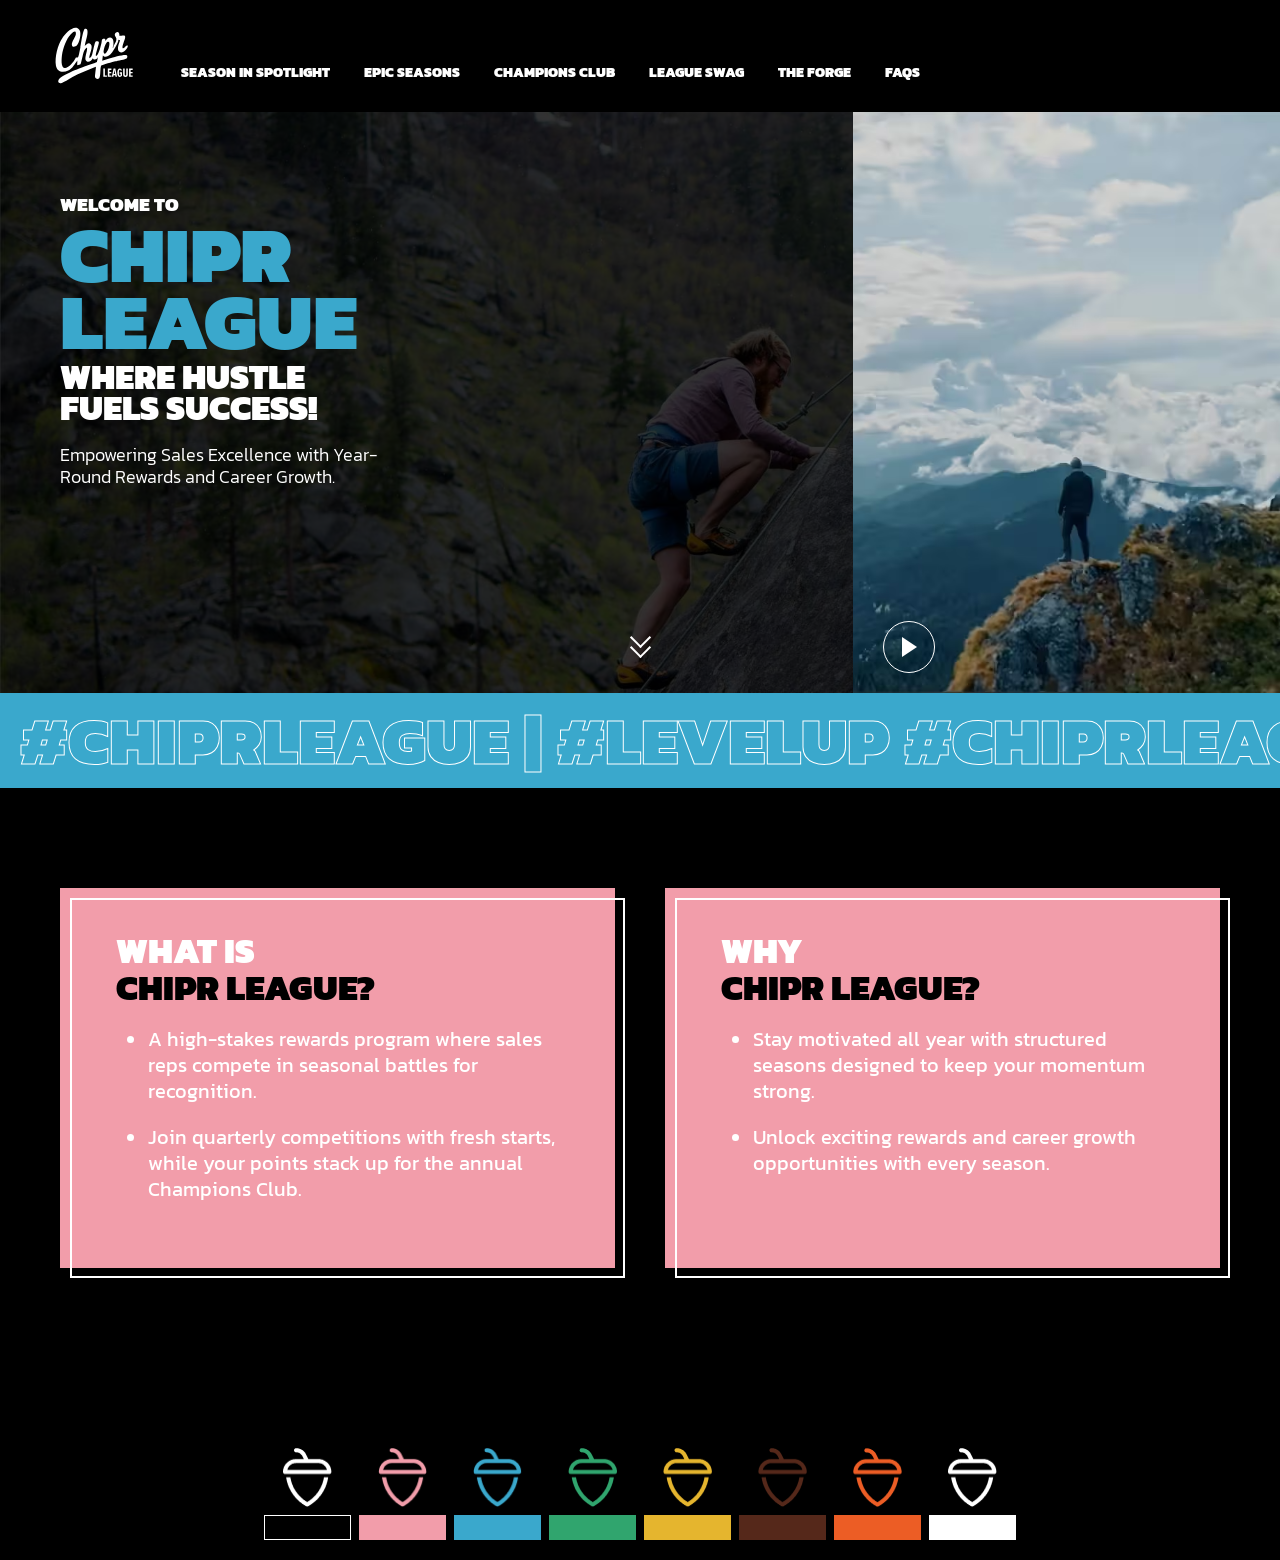
==== commit c4226793: "optimzation" ====
--- a/index.html
+++ b/index.html
@@ -6,9 +6,9 @@
     <title>Chipr</title>
     <meta name="description"
         content="We’re a direct-to-consumer organization specializing in door-to-door sales jobs. We partner with some of America’s top tech brands.">
-    <link rel="stylesheet" href="https://cdn.jsdelivr.net/npm/bootstrap@5.3.3/dist/css/bootstrap.min.css" integrity="sha384-QWTKZyjpPEjISv5WaRU9OFeRpok6YctnYmDr5pNlyT2bRjXh0JMhjY6hW+ALEwIH" crossorigin="anonymous">
-    <link rel="stylesheet" href="./css/common.min.css">
-    <link rel="stylesheet" href="./css/home.css">
+    <link rel="preload" onload="this.rel='stylesheet'" as="style" href="https://cdn.jsdelivr.net/npm/bootstrap@5.3.3/dist/css/bootstrap.min.css" integrity="sha384-QWTKZyjpPEjISv5WaRU9OFeRpok6YctnYmDr5pNlyT2bRjXh0JMhjY6hW+ALEwIH" crossorigin="anonymous">
+    <link rel="preload" onload="this.rel='stylesheet'" as="style" rel="stylesheet" href="./css/common.min.css">
+    <link rel="preload" onload="this.rel='stylesheet'" as="style" rel="stylesheet" href="./css/home.css">
     <link rel="icon" type="image/x-icon" href="./images/header/favicon.ico">
     <link rel="preload" as="image" href="./images/home/slider1.avif" />
     <link rel="preload" as="image" href="./images/home/clifhang-mobile.avif" />
@@ -87,7 +87,7 @@
                     <button type="button" class="btn-close-custom" data-bs-dismiss="modal" aria-label="Close"></button>
                 </div>
                 <div class="modal-body">
-                    <iframe title="Chipr League" src="https://www.youtube.com/embed/HPioowjHS5M?si=mFAN-0VH5Xt5ioiz" autoplay frameborder="0" allow="accelerometer; autoplay; clipboard-write; encrypted-media; gyroscope; picture-in-picture; web-share" referrerpolicy="strict-origin-when-cross-origin" allowfullscreen></iframe>
+                    <iframe src="https://www.youtube.com/embed/HPioowjHS5M?si=mFAN-0VH5Xt5ioiz" autoplay frameborder="0" allow="accelerometer; autoplay; clipboard-write; encrypted-media; gyroscope; picture-in-picture; web-share" referrerpolicy="strict-origin-when-cross-origin" allowfullscreen></iframe>
                 </div>
             </div>
         </div>
@@ -113,7 +113,7 @@
                             <h5><span class="color-white">What is</span><br><span class="color-gray">Chipr League?</span></h5>
                             <ul>
                                 <li>A high-stakes rewards program where sales reps compete in seasonal battles for recognition.</li>
-                                <li>Join quarterly competitions with fresh starts while your points stack up for the annual Champions Club.</li>
+                                <li>Join quarterly competitions with fresh starts, while your points stack up for the annual Champions Club.</li>
                             </ul>
                             <div class="border-white"></div>
                         </div>
